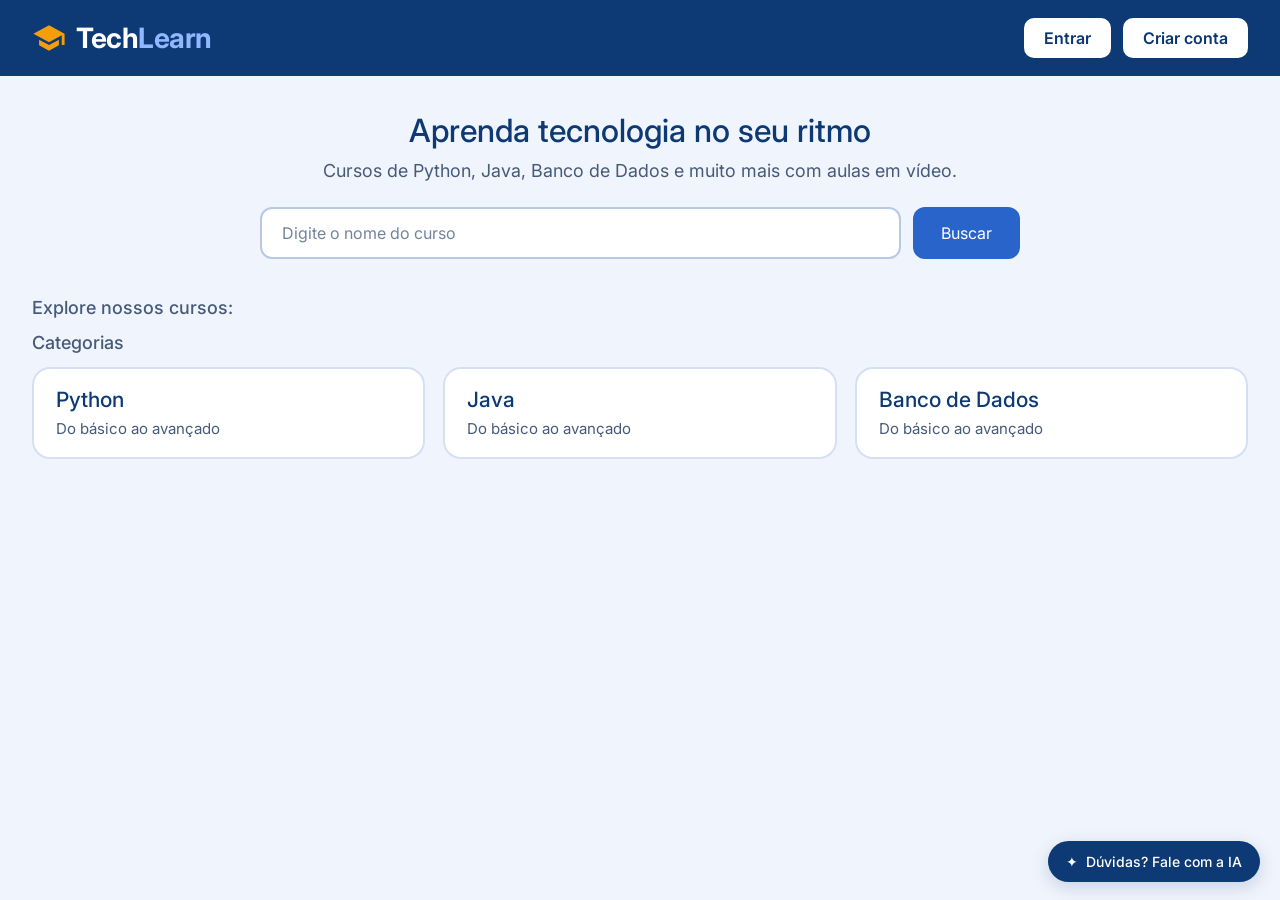
==== index.html @ 386d23a5 "Publica o frontend na raiz do GitHub Pages Co-authored-by: Cursor <cursoragent@cursor.com>" ====
<!DOCTYPE html>
<html lang="pt-BR">
<head>
  <meta charset="UTF-8">
  <meta http-equiv="refresh" content="0; url=frontend/">
  <link rel="canonical" href="frontend/">
  <title>TechLearn</title>
  <script>location.replace('frontend/');</script>
</head>
<body>
  <p><a href="frontend/">Abrir TechLearn</a></p>
</body>
</html>
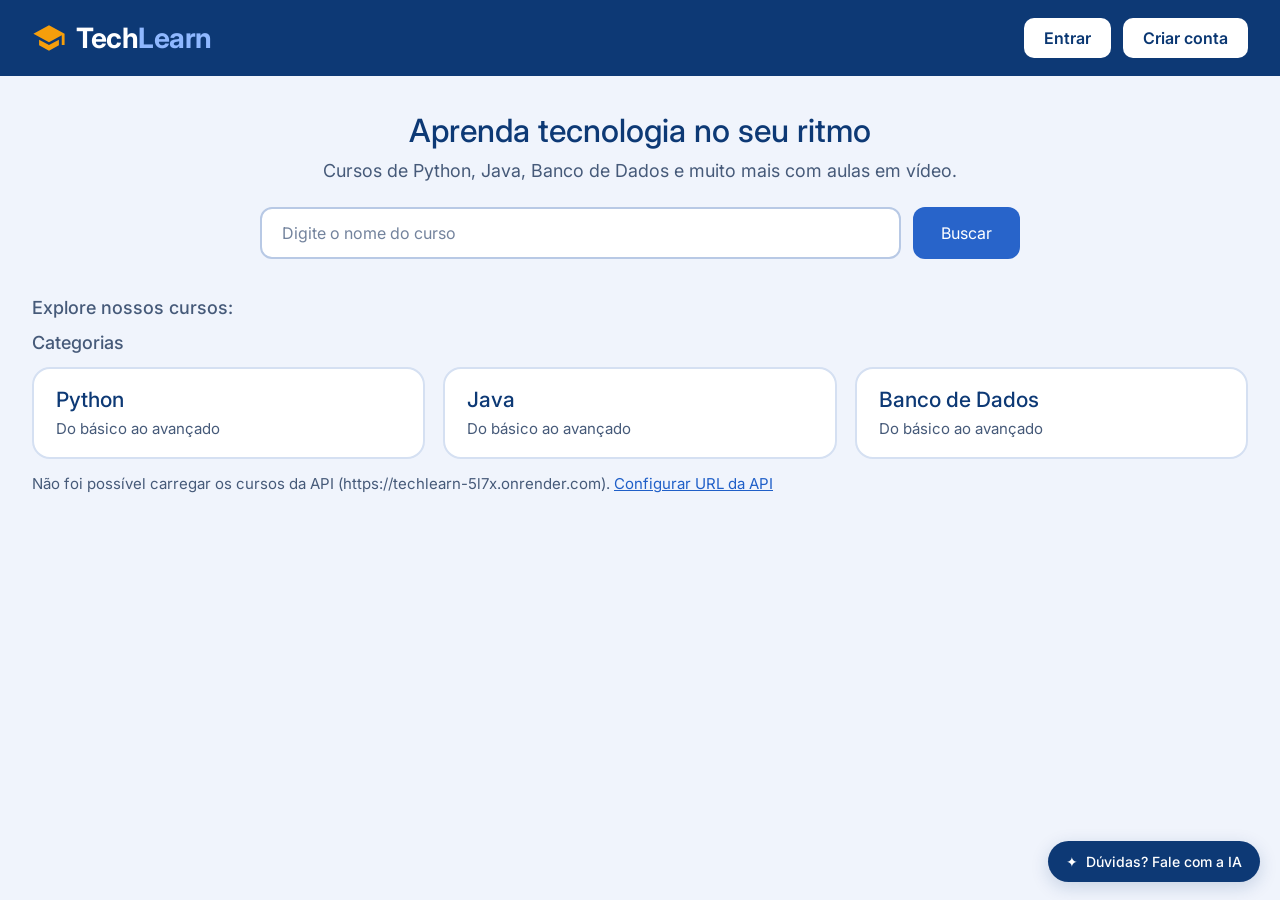
==== commit d1459494: "Adiciona logo favicon da TechLearn na aba do navegador" ====
--- a/index.html
+++ b/index.html
@@ -5,6 +5,7 @@
   <meta http-equiv="refresh" content="0; url=frontend/">
   <link rel="canonical" href="frontend/">
   <title>TechLearn</title>
+  <link rel="icon" type="image/svg+xml" href="favicon.svg">
   <script>location.replace('frontend/');</script>
 </head>
 <body>
